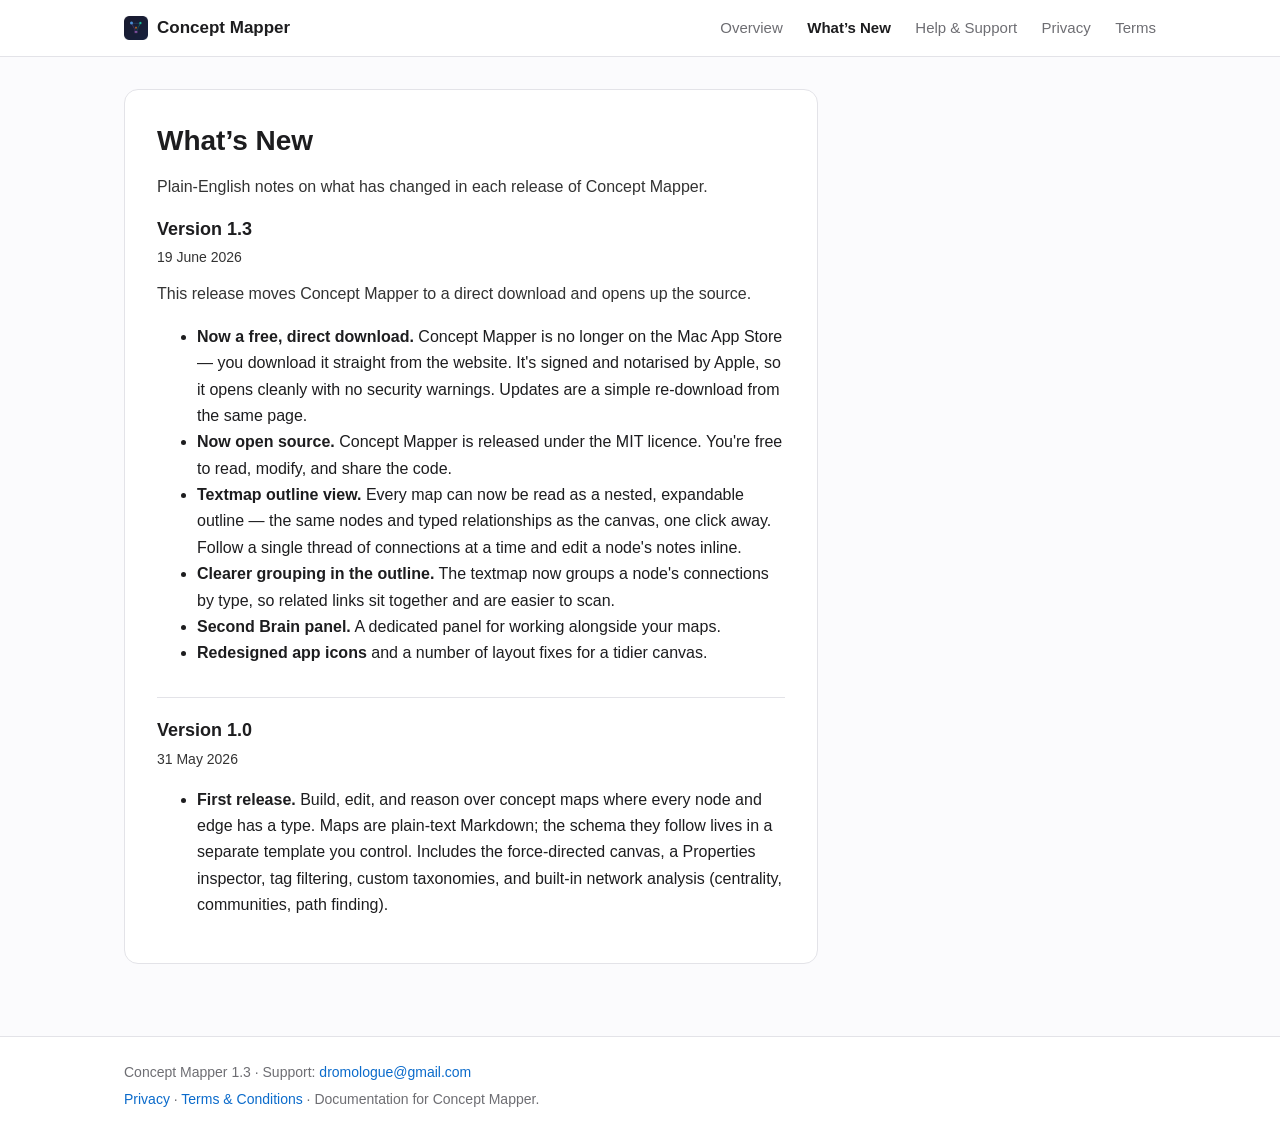
==== changelog.html @ 5aa564d2 "Update site: direct-download CTA, What's New changelog, MIT, drop iOS" ====
<!DOCTYPE html>
<html lang="en">
<head>
<meta charset="utf-8">
<meta name="viewport" content="width=device-width, initial-scale=1">
<title>Concept Mapper — What's New</title>
<meta name="description" content="Concept Mapper — build, edit, and reason over typed concept maps on macOS. Plain-text maps, a separate schema, and graph analysis built in.">
<link rel="icon" type="image/png" href="images/icon.png">
<link rel="apple-touch-icon" href="images/icon.png">
<link rel="stylesheet" href="styles.css">
</head>
<body>

    <header class="site-header">
      <div class="wrap">
        <a class="brand" href="index.html"><img class="brand-icon" src="images/icon.png" alt=""> Concept Mapper</a>
        <nav>
          <a href="index.html">Overview</a>
          <a href="changelog.html" class="on">What&rsquo;s New</a>
          <a href="help.html">Help &amp; Support</a>
          <a href="privacy.html">Privacy</a>
          <a href="terms.html">Terms</a>
        </nav>
      </div>
    </header>
<main class="wrap">

    <article class="legal changelog">
      <h1>What&rsquo;s New</h1>
      <p class="muted">Plain-English notes on what has changed in each release of Concept Mapper.</p>
      
      <section class="release">
        <h2 id="v1.3">Version 1.3</h2>
        <p class="muted release-date">19 June 2026</p>
        <p>This release moves Concept Mapper to a direct download and opens up the source.</p>
<ul><li><strong>Now a free, direct download.</strong> Concept Mapper is no longer on the Mac App Store — you download it straight from the website. It's signed and notarised by Apple, so it opens cleanly with no security warnings. Updates are a simple re-download from the same page.</li><li><strong>Now open source.</strong> Concept Mapper is released under the MIT licence. You're free to read, modify, and share the code.</li><li><strong>Textmap outline view.</strong> Every map can now be read as a nested, expandable outline — the same nodes and typed relationships as the canvas, one click away. Follow a single thread of connections at a time and edit a node's notes inline.</li><li><strong>Clearer grouping in the outline.</strong> The textmap now groups a node's connections by type, so related links sit together and are easier to scan.</li><li><strong>Second Brain panel.</strong> A dedicated panel for working alongside your maps.</li><li><strong>Redesigned app icons</strong> and a number of layout fixes for a tidier canvas.</li></ul>
      </section>

      <section class="release">
        <h2 id="v1.0">Version 1.0</h2>
        <p class="muted release-date">31 May 2026</p>
        <ul><li><strong>First release.</strong> Build, edit, and reason over concept maps where every node and edge has a type. Maps are plain-text Markdown; the schema they follow lives in a separate template you control. Includes the force-directed canvas, a Properties inspector, tag filtering, custom taxonomies, and built-in network analysis (centrality, communities, path finding).</li></ul>
      </section>
    </article>
</main>

    <footer class="site-footer">
      <div class="wrap">
        <p>Concept Mapper 1.3 · Support: <a href="mailto:dromologue@gmail.com">dromologue@gmail.com</a></p>
        <p class="muted"><a href="privacy.html">Privacy</a> · <a href="terms.html">Terms &amp; Conditions</a> · Documentation for Concept Mapper.</p>
      </div>
    </footer>
</body>
</html>
---- styles.css ----
:root{
  --bg:#fbfbfd; --panel:#fff; --ink:#1d1d1f; --muted:#6e6e73;
  --accent:#0b6bcb; --border:#e3e3e8; --code-bg:#f4f4f7;
  --ink-deep:#0b1020; --maxw:1080px;
}
*{box-sizing:border-box}
html{-webkit-text-size-adjust:100%;scroll-behavior:smooth}
body{margin:0;background:var(--bg);color:var(--ink);
  font:16px/1.65 -apple-system,BlinkMacSystemFont,"Segoe UI",Roboto,Helvetica,Arial,sans-serif;}
.wrap{max-width:var(--maxw);margin:0 auto;padding:0 24px}
main.full{padding:0}
main.wrap{padding-top:32px;padding-bottom:48px}
a{color:var(--accent);text-decoration:none}
a:hover{text-decoration:underline}
.muted{color:var(--muted)}
img{max-width:100%;height:auto;display:block}

.site-header{background:var(--panel);border-bottom:1px solid var(--border);position:sticky;top:0;z-index:10}
.site-header .wrap{display:flex;align-items:center;justify-content:space-between;height:56px}
.brand{font-weight:600;color:var(--ink);font-size:17px;display:inline-flex;align-items:center;gap:9px}
.brand-icon{width:24px;height:24px;display:block}
.site-header nav a{margin-left:20px;color:var(--muted);font-size:15px}
.site-header nav a.on{color:var(--ink);font-weight:600}

/* Hero */
.hero{background:radial-gradient(1200px 500px at 50% -10%,#1b2a4a 0%,var(--ink-deep) 60%);color:#fff;
  padding:64px 0 0;overflow:hidden}
.hero-inner{text-align:center}
.hero-icon{width:112px;height:112px;margin:0 auto 22px;display:block;
  filter:drop-shadow(0 14px 28px rgba(0,0,0,.5))}
.hero h1{font-size:52px;line-height:1.05;margin:0 0 18px;letter-spacing:-.02em}
.hero .lede{max-width:64ch;margin:0 auto 26px;font-size:19px;color:#c9d2e3}
.cta-row{display:flex;gap:16px;align-items:center;justify-content:center;flex-wrap:wrap;margin-bottom:40px}
.btn{display:inline-block;background:var(--accent);color:#fff;padding:12px 22px;border-radius:980px;
  font-weight:600;font-size:16px}
.btn:hover{text-decoration:none;filter:brightness(1.08)}
.btn-soft{background:rgba(255,255,255,.12);color:#fff;cursor:default}
.req{color:#9fb0cc;font-size:14px}
.hero-shot{max-width:1000px;width:92%;margin:0 auto;border-radius:14px 14px 0 0;
  box-shadow:0 30px 80px rgba(0,0,0,.45);border:1px solid rgba(255,255,255,.08);border-bottom:none}

/* Features */
.features{padding:72px 24px 8px}
.feature{display:grid;grid-template-columns:1fr 1.15fr;gap:48px;align-items:center;margin:0 0 72px}
.feature.rev .feature-text{order:2}
.feature.rev .feature-shot{order:1}
.kicker{font-size:13px;letter-spacing:.08em;text-transform:uppercase;color:var(--accent);font-weight:600;margin:0 0 8px}
.feature h2{font-size:30px;line-height:1.15;margin:0 0 14px;letter-spacing:-.01em}
.feature-text p{font-size:17px;color:#33384a;max-width:48ch}
.feature-shot{margin:0}
.feature-shot img{border-radius:12px;border:1px solid var(--border);box-shadow:0 18px 50px rgba(20,30,60,.16)}
.feature-noshot{grid-template-columns:1fr;text-align:center;margin-bottom:56px}
.feature-noshot .feature-text p{max-width:60ch;margin-left:auto;margin-right:auto}

/* Platforms band */
.platforms{padding:8px 24px 8px}
.platforms .wrap{background:var(--panel);border:1px solid var(--border);border-radius:14px;
  padding:32px 36px;text-align:center}
.platforms h2{font-size:26px;margin:0 0 12px;letter-spacing:-.01em}
.platforms p{max-width:64ch;margin:0 auto;color:#33384a;font-size:17px}

/* Closer */
.closer{background:var(--ink-deep);color:#fff;padding:72px 0;text-align:center;margin-top:24px}
.closer h2{font-size:30px;max-width:24ch;margin:0 auto 14px;line-height:1.2}
.closer p{max-width:60ch;margin:0 auto 28px;color:#c9d2e3;font-size:18px}
.closer .link{color:#9ec3ff}

/* Help hub */
.intro h1{font-size:30px;line-height:1.2;margin:0 0 12px}
.intro p{max-width:70ch;color:#333}
#q{width:100%;max-width:480px;margin-top:18px;padding:11px 14px;font-size:15px;
  border:1px solid var(--border);border-radius:10px;background:#fff}
#q:focus{outline:2px solid var(--accent);outline-offset:1px;border-color:transparent}
.layout{display:grid;grid-template-columns:240px 1fr;gap:40px;margin-top:32px}
.toc{position:sticky;top:80px;align-self:start;max-height:calc(100vh - 100px);overflow:auto}
.toc-title{font-size:12px;letter-spacing:.06em;text-transform:uppercase;color:var(--muted);margin:0 0 8px}
.toc ul{list-style:none;margin:0;padding:0}
.toc li{margin:0 0 2px}
.toc a{display:block;padding:5px 10px;border-radius:7px;color:#333;font-size:14px}
.toc a:hover{background:#eef1f5;text-decoration:none}
.section{background:var(--panel);border:1px solid var(--border);border-radius:14px;
  padding:24px 28px;margin:0 0 20px;scroll-margin-top:72px}
.section h2{font-size:21px;margin:0 0 14px;display:flex;align-items:baseline;gap:8px}
.section .anchor{color:var(--border);font-weight:400;font-size:16px;opacity:0;transition:opacity .15s}
.section:hover .anchor{opacity:1}
.section h3{font-size:16px;margin:20px 0 8px}
.section h4{font-size:15px;margin:16px 0 6px;color:#333}
.section p{margin:10px 0}
.section ul,.section ol{margin:10px 0;padding-left:22px}
.section li{margin:4px 0}
.section blockquote{margin:12px 0;padding:8px 16px;border-left:3px solid var(--accent);
  background:#f5f8fc;color:#333;border-radius:0 8px 8px 0}
.section hr{border:0;border-top:1px solid var(--border);margin:20px 0}
code{background:var(--code-bg);padding:2px 6px;border-radius:6px;
  font:13px/1.5 ui-monospace,SFMono-Regular,Menlo,Consolas,monospace}
pre{background:var(--code-bg);border:1px solid var(--border);border-radius:10px;
  padding:14px 16px;overflow:auto;margin:12px 0}
pre code{background:none;padding:0;font-size:13px}

/* Privacy */
.legal{background:var(--panel);border:1px solid var(--border);border-radius:14px;
  padding:28px 32px;max-width:78ch}
.legal h1{font-size:28px;margin:0 0 4px}
.legal h2{font-size:18px;margin:26px 0 8px}
.legal p{margin:10px 0;color:#333}

.site-footer{border-top:1px solid var(--border);background:var(--panel);margin-top:24px}
.site-footer .wrap{padding-top:20px;padding-bottom:28px}
.site-footer p{margin:4px 0;font-size:14px;color:var(--muted)}

/* Changelog / What's New */
.changelog .release{border-top:1px solid var(--border);margin-top:30px;padding-top:18px}
.changelog .release:first-of-type{border-top:none;margin-top:14px;padding-top:0}
.changelog .release h2{margin:0 0 2px}
.changelog .release-date{margin:0 0 12px;font-size:14px}

@media (max-width:820px){
  .hero h1{font-size:38px}
  .feature{grid-template-columns:1fr;gap:22px;margin-bottom:52px}
  .feature.rev .feature-text{order:1}
  .feature.rev .feature-shot{order:2}
  .layout{grid-template-columns:1fr}
  .toc{position:static;max-height:none;margin-bottom:8px}
}
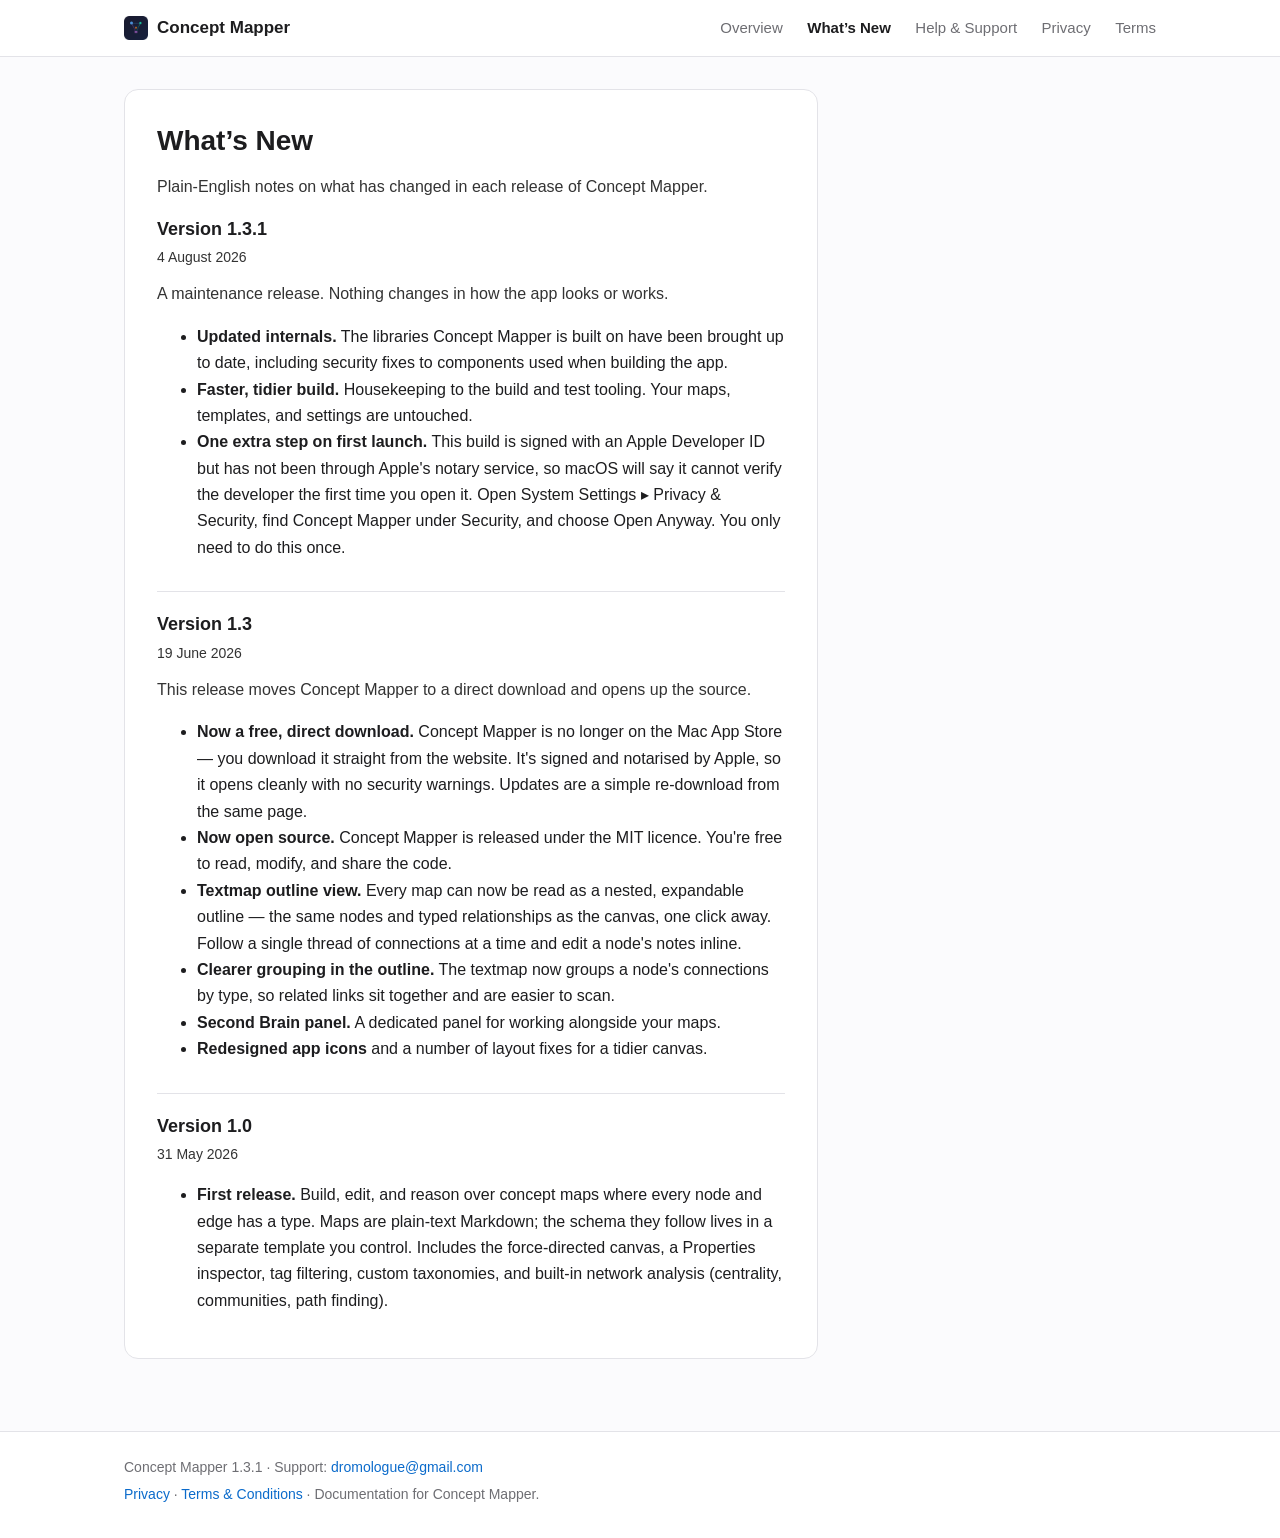
==== commit d6c9bfce: "1.3.1: dependency refresh; note first-launch approval step" ====
--- a/changelog.html
+++ b/changelog.html
@@ -4,7 +4,22 @@
 <meta charset="utf-8">
 <meta name="viewport" content="width=device-width, initial-scale=1">
 <title>Concept Mapper — What's New</title>
-<meta name="description" content="Concept Mapper — build, edit, and reason over typed concept maps on macOS. Plain-text maps, a separate schema, and graph analysis built in.">
+
+<meta name="description" content="Release notes for Concept Mapper: what has changed and improved in each version, in plain English.">
+<link rel="canonical" href="https://conceptmapper.dromologue.com/changelog.html">
+<meta name="robots" content="index, follow">
+<meta name="theme-color" content="#0b1020">
+<meta property="og:type" content="website">
+<meta property="og:site_name" content="Concept Mapper">
+<meta property="og:title" content="Concept Mapper — What's New">
+<meta property="og:description" content="Release notes for Concept Mapper: what has changed and improved in each version, in plain English.">
+<meta property="og:url" content="https://conceptmapper.dromologue.com/changelog.html">
+<meta property="og:image" content="https://conceptmapper.dromologue.com/images/preview1.jpg">
+<meta name="twitter:card" content="summary_large_image">
+<meta name="twitter:site" content="@dromologue">
+<meta name="twitter:title" content="Concept Mapper — What's New">
+<meta name="twitter:description" content="Release notes for Concept Mapper: what has changed and improved in each version, in plain English.">
+<meta name="twitter:image" content="https://conceptmapper.dromologue.com/images/preview1.jpg">
 <link rel="icon" type="image/png" href="images/icon.png">
 <link rel="apple-touch-icon" href="images/icon.png">
 <link rel="stylesheet" href="styles.css">
@@ -30,6 +45,13 @@
       <p class="muted">Plain-English notes on what has changed in each release of Concept Mapper.</p>
       
       <section class="release">
+        <h2 id="v1.3.1">Version 1.3.1</h2>
+        <p class="muted release-date">4 August 2026</p>
+        <p>A maintenance release. Nothing changes in how the app looks or works.</p>
+<ul><li><strong>Updated internals.</strong> The libraries Concept Mapper is built on have been brought up to date, including security fixes to components used when building the app.</li><li><strong>Faster, tidier build.</strong> Housekeeping to the build and test tooling. Your maps, templates, and settings are untouched.</li><li><strong>One extra step on first launch.</strong> This build is signed with an Apple Developer ID but has not been through Apple's notary service, so macOS will say it cannot verify the developer the first time you open it. Open System Settings ▸ Privacy &amp; Security, find Concept Mapper under Security, and choose Open Anyway. You only need to do this once.</li></ul>
+      </section>
+
+      <section class="release">
         <h2 id="v1.3">Version 1.3</h2>
         <p class="muted release-date">19 June 2026</p>
         <p>This release moves Concept Mapper to a direct download and opens up the source.</p>
@@ -46,7 +68,7 @@
 
     <footer class="site-footer">
       <div class="wrap">
-        <p>Concept Mapper 1.3 · Support: <a href="mailto:dromologue@gmail.com">dromologue@gmail.com</a></p>
+        <p>Concept Mapper 1.3.1 · Support: <a href="mailto:dromologue@gmail.com">dromologue@gmail.com</a></p>
         <p class="muted"><a href="privacy.html">Privacy</a> · <a href="terms.html">Terms &amp; Conditions</a> · Documentation for Concept Mapper.</p>
       </div>
     </footer>
